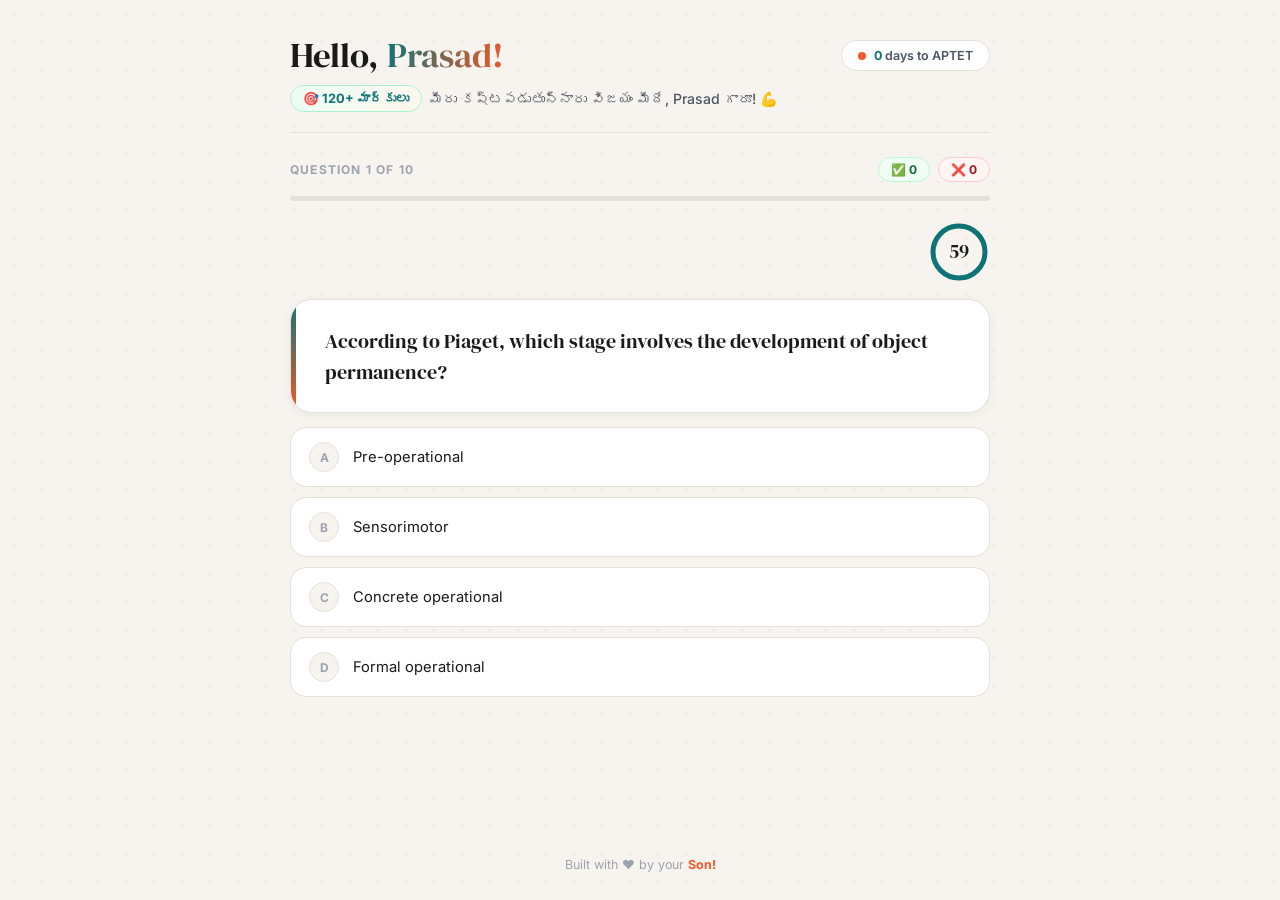
==== aptet-quiz.html @ df11654f "Day 1 version 1 completed" ====
<html lang="en">

<head>
    <meta charset="UTF-8" />
    <meta name="viewport" content="width=device-width, initial-scale=1.0" />
    <title>APTET Quiz – Prasad</title>
    <link rel="preconnect" href="https://fonts.googleapis.com">
    <link
        href="https://fonts.googleapis.com/css2?family=DM+Serif+Display&family=Inter:wght@400;500;600;700&display=swap"
        rel="stylesheet">
    <style>
        /* ─── TOKENS ─────────────────────────────────── */
        :root {
            --page-bg: #f7f4ef;
            --white: #ffffff;
            --teal: #0d7377;
            --coral: #f05a28;
            --amber: #f5a623;
            --green-ok: #16a34a;
            --red-err: #dc2626;
            --ink: #1a1a1a;
            --ink-mid: #4b5563;
            --ink-light: #9ca3af;
            --border: #e5e0d8;
            --radius-sm: 10px;
            --radius-md: 16px;
            --radius-lg: 22px;
            --bottom-bar-h: 0px;
            /* updated by JS when bar appears */
        }

        *,
        *::before,
        *::after {
            box-sizing: border-box;
            margin: 0;
            padding: 0;
        }

        html {
            scroll-behavior: smooth;
        }

        body {
            background: var(--page-bg);
            font-family: 'Inter', sans-serif;
            color: var(--ink);
            min-height: 100vh;
            display: flex;
            flex-direction: column;
            align-items: center;
            padding: 0 16px 0;
        }

        /* dot-grid texture */
        body::before {
            content: '';
            position: fixed;
            inset: 0;
            background-image: radial-gradient(circle, #ccc6ba 1px, transparent 1px);
            background-size: 28px 28px;
            opacity: 0.28;
            pointer-events: none;
            z-index: 0;
        }

        /* ─── HEADER ─────────────────────────────────── */
        header {
            width: 100%;
            max-width: 700px;
            margin-top: 36px;
            position: relative;
            z-index: 1;
            padding-bottom: 20px;
            border-bottom: 1.5px solid var(--border);
            animation: fadeUp .5s ease both;
        }

        .header-top {
            display: flex;
            align-items: flex-start;
            justify-content: space-between;
            width: 100%;
            flex-wrap: wrap;
            gap: 10px;
            margin-bottom: 10px;
        }

        .greeting {
            font-family: 'DM Serif Display', serif;
            font-size: clamp(1.6rem, 5vw, 2.2rem);
            font-weight: 400;
            line-height: 1.1;
            color: var(--ink);
        }

        .greeting em {
            font-style: normal;
            background: linear-gradient(100deg, var(--teal), var(--coral));
            -webkit-background-clip: text;
            -webkit-text-fill-color: transparent;
        }

        .exam-pill {
            display: inline-flex;
            align-items: center;
            gap: 8px;
            background: var(--white);
            border: 1.5px solid var(--border);
            border-radius: 100px;
            padding: 7px 16px;
            font-size: 0.78rem;
            font-weight: 600;
            color: var(--ink-mid);
            white-space: nowrap;
            flex-shrink: 0;
            margin-top: 4px;
        }

        .exam-pill .dot {
            width: 8px;
            height: 8px;
            background: var(--coral);
            border-radius: 50%;
            animation: blink 1.6s ease infinite;
        }

        @keyframes blink {

            0%,
            100% {
                opacity: 1
            }

            50% {
                opacity: .3
            }
        }

        .exam-pill strong {
            color: var(--teal);
        }

        /* Telugu motivational line */
        .telugu-motivation {
            font-size: 0.88rem;
            font-weight: 500;
            color: var(--ink-mid);
            line-height: 1.5;
            display: flex;
            align-items: center;
            gap: 7px;
            flex-wrap: wrap;
        }

        .telugu-motivation .goal-badge {
            display: inline-flex;
            align-items: center;
            gap: 5px;
            background: linear-gradient(100deg, #ecfdf5, #fff7ed);
            border: 1.5px solid #a7f3d0;
            border-radius: 100px;
            padding: 3px 12px;
            font-size: 0.8rem;
            font-weight: 700;
            color: var(--teal);
            white-space: nowrap;
        }

        /* ─── MAIN ───────────────────────────────────── */
        main {
            width: 100%;
            max-width: 700px;
            margin-top: 24px;
            position: relative;
            z-index: 1;
            padding-bottom: 120px;
            /* breathing room above sticky bar */
        }

        /* ─── QUIZ TOP BAR ───────────────────────────── */
        .quiz-topbar {
            display: flex;
            align-items: center;
            justify-content: space-between;
            margin-bottom: 14px;
            gap: 10px;
        }

        .q-label {
            font-size: 0.75rem;
            font-weight: 700;
            text-transform: uppercase;
            letter-spacing: 1.2px;
            color: var(--ink-light);
        }

        .live-stats {
            display: flex;
            gap: 8px;
        }

        .stat-chip {
            display: flex;
            align-items: center;
            gap: 5px;
            background: var(--white);
            border: 1.5px solid var(--border);
            border-radius: 100px;
            padding: 4px 12px;
            font-size: 0.75rem;
            font-weight: 700;
            color: var(--ink-mid);
        }

        .stat-chip.wrong-chip {
            border-color: #fecaca;
            background: #fff5f5;
            color: #991b1b;
        }

        .stat-chip.score-chip {
            border-color: #bbf7d0;
            background: #f0fdf4;
            color: #166534;
        }

        /* ─── PROGRESS ───────────────────────────────── */
        .progress-track {
            background: var(--border);
            border-radius: 100px;
            height: 5px;
            margin-bottom: 20px;
            overflow: hidden;
        }

        .progress-fill {
            height: 100%;
            background: linear-gradient(90deg, var(--teal), var(--coral));
            border-radius: 100px;
            transition: width .55s cubic-bezier(.4, 0, .2, 1);
        }

        /* ─── TIMER — circular ring ──────────────────── */
        .timer-ring-wrap {
            display: flex;
            justify-content: flex-end;
            margin-bottom: 16px;
        }

        .timer-ring {
            position: relative;
            width: 62px;
            height: 62px;
            flex-shrink: 0;
        }

        .timer-ring svg {
            transform: rotate(-90deg);
            display: block;
        }

        .timer-ring .tr-bg {
            fill: none;
            stroke: var(--border);
            stroke-width: 5;
        }

        .timer-ring .tr-arc {
            fill: none;
            stroke-width: 5;
            stroke-linecap: round;
            stroke: var(--teal);
            /* circumference of r=26: 2π×26 ≈ 163.4 */
            stroke-dasharray: 163.4;
            stroke-dashoffset: 0;
            transition: stroke-dashoffset 1s linear, stroke .4s ease;
        }

        .timer-ring .tr-arc.urgent {
            stroke: var(--red-err);
        }

        .timer-center {
            position: absolute;
            inset: 0;
            display: flex;
            flex-direction: column;
            align-items: center;
            justify-content: center;
            pointer-events: none;
        }

        .timer-secs {
            font-family: 'DM Serif Display', serif;
            font-size: 1.2rem;
            line-height: 1;
            color: var(--ink);
            transition: color .3s;
        }

        .timer-secs.urgent {
            color: var(--red-err);
        }

        /* pulse when urgent */
        @keyframes timerPulse {

            0%,
            100% {
                transform: scale(1);
            }

            50% {
                transform: scale(1.08);
            }
        }

        .timer-ring.urgent-ring {
            animation: timerPulse .7s ease infinite;
        }

        /* ─── QUESTION CARD ──────────────────────────── */
        .q-card {
            background: var(--white);
            border: 1.5px solid var(--border);
            border-radius: var(--radius-lg);
            padding: 26px 26px 24px 34px;
            margin-bottom: 14px;
            position: relative;
            overflow: hidden;
            box-shadow: 0 2px 12px rgba(0, 0, 0, 0.05);
            animation: fadeUp .35s ease both;
        }

        .q-card::before {
            content: '';
            position: absolute;
            left: 0;
            top: 0;
            bottom: 0;
            width: 5px;
            background: linear-gradient(180deg, var(--teal), var(--coral));
            border-radius: 4px 0 0 4px;
        }

        .q-card h2 {
            font-family: 'DM Serif Display', serif;
            font-size: clamp(1rem, 3vw, 1.22rem);
            font-weight: 400;
            line-height: 1.6;
            color: var(--ink);
        }

        /* ─── OPTIONS ────────────────────────────────── */
        .options-list {
            display: flex;
            flex-direction: column;
            gap: 10px;
        }

        .opt {
            display: flex;
            align-items: center;
            gap: 14px;
            background: var(--white);
            border: 1.5px solid var(--border);
            border-radius: var(--radius-md);
            padding: 14px 18px;
            cursor: pointer;
            font-size: 0.92rem;
            color: var(--ink);
            text-align: left;
            font-family: 'Inter', sans-serif;
            transition: border-color .15s, background .15s, transform .15s;
        }

        .opt:focus-visible {
            outline: 2px solid var(--teal);
            outline-offset: 2px;
        }

        .opt-key {
            width: 30px;
            height: 30px;
            border-radius: 50%;
            border: 1.5px solid var(--border);
            display: flex;
            align-items: center;
            justify-content: center;
            font-size: 0.75rem;
            font-weight: 700;
            color: var(--ink-light);
            flex-shrink: 0;
            background: var(--page-bg);
            transition: background .15s, border-color .15s, color .15s;
        }

        .opt:not(:disabled):hover {
            border-color: var(--teal);
            background: #f0fafb;
            transform: translateX(3px);
        }

        .opt:not(:disabled):hover .opt-key {
            background: var(--teal);
            border-color: var(--teal);
            color: var(--white);
        }

        .opt.correct {
            border-color: var(--green-ok);
            background: #f0fdf4;
        }

        .opt.correct .opt-key {
            background: var(--green-ok);
            border-color: var(--green-ok);
            color: var(--white);
        }

        .opt.wrong {
            border-color: var(--red-err);
            background: #fff5f5;
        }

        .opt.wrong .opt-key {
            background: var(--red-err);
            border-color: var(--red-err);
            color: var(--white);
        }

        .opt:disabled {
            cursor: not-allowed;
        }

        /* ─── STICKY BOTTOM BAR ──────────────────────── */
        .bottom-bar {
            position: fixed;
            bottom: 0;
            left: 0;
            right: 0;
            z-index: 100;
            display: flex;
            justify-content: center;
            /* hidden by default — slides up when shown */
            transform: translateY(100%);
            transition: transform .38s cubic-bezier(.4, 0, .2, 1);
        }

        .bottom-bar.visible {
            transform: translateY(0);
        }

        .bottom-bar-inner {
            width: 100%;
            max-width: 700px;
            padding: 14px 16px 20px;
            background: rgba(247, 244, 239, 0.96);
            backdrop-filter: blur(14px);
            -webkit-backdrop-filter: blur(14px);
            border-top: 1.5px solid var(--border);
            display: flex;
            flex-direction: column;
            gap: 10px;
        }

        /* Explanation inside bar */
        .exp-box {
            background: #fffbeb;
            border: 1.5px solid #fde68a;
            border-radius: var(--radius-md);
            padding: 12px 16px;
            font-size: 0.85rem;
            line-height: 1.7;
            color: #78350f;
        }

        .exp-head {
            font-size: 0.68rem;
            font-weight: 700;
            text-transform: uppercase;
            letter-spacing: 1px;
            color: #92400e;
            margin-bottom: 5px;
        }

        /* Next button */
        .next-btn {
            width: 100%;
            padding: 14px 20px;
            background: linear-gradient(100deg, var(--teal) 0%, var(--coral) 100%);
            color: var(--white);
            border: none;
            border-radius: var(--radius-md);
            font-family: 'Inter', sans-serif;
            font-size: 0.95rem;
            font-weight: 700;
            cursor: pointer;
            transition: opacity .15s, transform .15s;
            box-shadow: 0 3px 14px rgba(13, 115, 119, 0.25);
        }

        .next-btn:hover {
            opacity: .88;
            transform: translateY(-1px);
        }

        .next-btn:active {
            transform: translateY(0);
            opacity: 1;
        }

        /* ─── RESULT SCREEN ──────────────────────────── */
        #result-screen {
            display: none;
            animation: fadeUp .5s ease both;
            padding-bottom: 40px;
        }

        .result-card {
            background: var(--white);
            border: 1.5px solid var(--border);
            border-radius: var(--radius-lg);
            padding: 40px 32px 32px;
            text-align: center;
            box-shadow: 0 4px 20px rgba(0, 0, 0, 0.06);
        }

        .result-icon {
            font-size: 3.5rem;
            margin-bottom: 10px;
            animation: popIn .5s cubic-bezier(.17, .67, .35, 1.5) both;
        }

        @keyframes popIn {
            from {
                transform: scale(0)
            }

            to {
                transform: scale(1)
            }
        }

        .result-title {
            font-family: 'DM Serif Display', serif;
            font-size: 2rem;
            font-weight: 400;
            color: var(--ink);
            margin-bottom: 6px;
        }

        .result-sub {
            font-size: 0.88rem;
            color: var(--ink-light);
            margin-bottom: 32px;
        }

        /* donut */
        .donut-wrap {
            display: flex;
            justify-content: center;
            margin-bottom: 28px;
        }

        .donut {
            position: relative;
            width: 130px;
            height: 130px;
        }

        .donut svg {
            transform: rotate(-90deg);
            display: block;
        }

        .donut .d-bg {
            fill: none;
            stroke: var(--border);
            stroke-width: 9;
        }

        .donut .d-arc {
            fill: none;
            stroke-width: 9;
            stroke-linecap: round;
            stroke: url(#donutGrad);
            transition: stroke-dashoffset 1.1s cubic-bezier(.4, 0, .2, 1);
        }

        .donut-inner {
            position: absolute;
            inset: 0;
            display: flex;
            flex-direction: column;
            align-items: center;
            justify-content: center;
        }

        .donut-pct {
            font-family: 'DM Serif Display', serif;
            font-size: 2rem;
            line-height: 1;
            color: var(--ink);
        }

        .donut-lbl {
            font-size: 0.68rem;
            font-weight: 600;
            color: var(--ink-light);
            margin-top: 3px;
        }

        .stats-row {
            display: grid;
            grid-template-columns: repeat(2, 1fr);
            gap: 10px;
            margin-bottom: 28px;
        }

        .s-box {
            border: 1.5px solid var(--border);
            border-radius: var(--radius-sm);
            padding: 14px 8px;
            background: var(--page-bg);
        }

        .s-val {
            font-family: 'DM Serif Display', serif;
            font-size: 1.8rem;
            line-height: 1;
        }

        .s-lbl {
            font-size: 0.7rem;
            font-weight: 600;
            color: var(--ink-light);
            margin-top: 4px;
        }

        .s-box.ok .s-val {
            color: var(--green-ok);
        }

        .s-box.err .s-val {
            color: var(--red-err);
        }

        .retry-btn {
            width: 100%;
            padding: 14px;
            background: linear-gradient(100deg, var(--teal), var(--coral));
            color: var(--white);
            border: none;
            border-radius: var(--radius-md);
            font-family: 'Inter', sans-serif;
            font-size: 0.95rem;
            font-weight: 700;
            cursor: pointer;
            transition: opacity .15s, transform .15s;
            box-shadow: 0 3px 14px rgba(13, 115, 119, 0.25);
        }

        .retry-btn:hover {
            opacity: .88;
            transform: translateY(-1px);
        }

        /* ─── FOOTER ─────────────────────────────────── */
        footer {
            position: relative;
            z-index: 1;
            margin-top: 40px;
            margin-bottom: 28px;
            font-size: 0.78rem;
            color: var(--ink-light);
            text-align: center;
        }

        footer strong {
            color: var(--coral);
        }

        /* ─── CONFETTI ───────────────────────────────── */
        .cf {
            position: fixed;
            width: 7px;
            height: 13px;
            border-radius: 2px;
            top: -20px;
            pointer-events: none;
            z-index: 9999;
            animation: cfFall linear forwards;
        }

        @keyframes cfFall {
            to {
                transform: translateY(110vh) rotate(600deg);
                opacity: 0;
            }
        }

        /* ─── UTIL ───────────────────────────────────── */
        @keyframes fadeUp {
            from {
                opacity: 0;
                transform: translateY(14px);
            }

            to {
                opacity: 1;
                transform: translateY(0);
            }
        }
    </style>
</head>

<body>

    <!-- HEADER -->
    <header>
        <div class="header-top">
            <h1 class="greeting">Hello, <em>Prasad!</em></h1>
            <div class="exam-pill">
                <span class="dot"></span>
                <span><strong id="days-left">–</strong> days to APTET</span>
            </div>
        </div>
        <p class="telugu-motivation">
            <span class="goal-badge">🎯 120+ మార్కులు</span>
            మీరు కష్టపడుతున్నారు విజయం మీదే, Prasad గారూ! 💪
        </p>
    </header>

    <main>

        <!-- ── QUIZ SCREEN ── -->
        <div id="quiz-screen">
            <div class="quiz-topbar">
                <div class="q-label" id="q-label">Question 1 of 10</div>
                <div class="live-stats">
                    <div class="stat-chip score-chip" id="score-chip">✅ 0</div>
                    <div class="stat-chip wrong-chip" id="wrong-chip">❌ 0</div>
                </div>
            </div>

            <div class="progress-track">
                <div class="progress-fill" id="progress-fill" style="width:0%"></div>
            </div>

            <!-- Circular timer -->
            <div class="timer-ring-wrap">
                <div class="timer-ring" id="timer-ring">
                    <svg viewBox="0 0 62 62" width="62" height="62">
                        <circle class="tr-bg" cx="31" cy="31" r="26" />
                        <circle class="tr-arc" id="tr-arc" cx="31" cy="31" r="26" />
                    </svg>
                    <div class="timer-center">
                        <span class="timer-secs" id="timer-secs">60</span>
                    </div>
                </div>
            </div>

            <div class="q-card">
                <h2 id="q-text">Loading…</h2>
            </div>

            <div class="options-list" id="options-list"></div>
        </div>

        <!-- ── RESULT SCREEN ── -->
        <div id="result-screen">
            <div class="result-card">
                <div class="result-icon" id="res-icon">🎉</div>
                <div class="result-title" id="res-title">Well Done!</div>
                <div class="result-sub" id="res-sub">Here's your score</div>
                <div class="donut-wrap">
                    <div class="donut">
                        <svg viewBox="0 0 120 120" width="130" height="130">
                            <defs>
                                <linearGradient id="donutGrad" x1="0%" y1="0%" x2="100%" y2="0%">
                                    <stop offset="0%" stop-color="#0d7377" />
                                    <stop offset="100%" stop-color="#f05a28" />
                                </linearGradient>
                            </defs>
                            <circle class="d-bg" cx="60" cy="60" r="50" />
                            <circle class="d-arc" id="d-arc" cx="60" cy="60" r="50" stroke-dasharray="314"
                                stroke-dashoffset="314" />
                        </svg>
                        <div class="donut-inner">
                            <div class="donut-pct" id="d-pct">0%</div>
                            <div class="donut-lbl">Score</div>
                        </div>
                    </div>
                </div>
                <div class="stats-row">
                    <div class="s-box ok">
                        <div class="s-val" id="s-correct">0</div>
                        <div class="s-lbl">Correct</div>
                    </div>
                    <div class="s-box err">
                        <div class="s-val" id="s-wrong">0</div>
                        <div class="s-lbl">Wrong</div>
                    </div>
                </div>
                <button class="retry-btn" onclick="startQuiz()">Try Again</button>
            </div>
        </div>

    </main>

    <footer>Built with ❤️ by your <strong>Son!</strong></footer>

    <!-- STICKY BOTTOM BAR (explanation + next btn) -->
    <div class="bottom-bar" id="bottom-bar">
        <div class="bottom-bar-inner">
            <div class="exp-box">
                <div class="exp-head">💡 Explanation</div>
                <div id="exp-text"></div>
            </div>
            <button class="next-btn" id="next-btn" onclick="nextQ()">Next Question →</button>
        </div>
    </div>

    <script>
        /* ══════════════════════════════════════════════════
           ✏️  QUIZ DATA — Replace this array each time
           Structure:
           [
             {
               question: "...",
               options: ["A","B","C","D"],
               correct: 0,        ← 0-based index
               explanation: "..."
             }
           ]
        ══════════════════════════════════════════════════ */
        const QUESTIONS = [
            {
                question: "According to Piaget, which stage involves the development of object permanence?",
                options: ["Pre-operational", "Sensorimotor", "Concrete operational", "Formal operational"],
                correct: 1,
                explanation: "During the Sensorimotor stage (birth–2 years), infants develop object permanence — understanding that objects exist even when out of sight. This is a key cognitive milestone in Piaget's theory of cognitive development."
            },
            {
                question: "Vygotsky's Zone of Proximal Development (ZPD) refers to:",
                options: [
                    "Skills a child can perform independently",
                    "The gap between actual and potential development with guidance",
                    "Maximum IQ a child can reach",
                    "Physical growth rate during adolescence"
                ],
                correct: 1,
                explanation: "ZPD is the distance between what a child can achieve alone and what they can achieve with skilled guidance. Vygotsky emphasized that learning occurs within this zone through social interaction and scaffolding."
            },
            {
                question: "Howard Gardner's theory of Multiple Intelligences includes how many core intelligences?",
                options: ["5", "7", "8", "10"],
                correct: 2,
                explanation: "Gardner proposed 8 core intelligences: linguistic, logical-mathematical, spatial, musical, bodily-kinesthetic, interpersonal, intrapersonal, and naturalist. This theory challenges the traditional single-IQ view of intelligence."
            },
            {
                question: "Which reinforcement schedule produces the highest and most consistent rate of response?",
                options: ["Fixed Ratio", "Variable Ratio", "Fixed Interval", "Variable Interval"],
                correct: 1,
                explanation: "Variable Ratio schedules (e.g., slot machines) produce the highest and most consistent response rates because rewards are unpredictable. The learner keeps responding, not knowing when the next reward will come."
            },
            {
                question: "In Bloom's Taxonomy (revised), which is the highest level of cognitive skill?",
                options: ["Application", "Analysis", "Evaluation", "Creating"],
                correct: 3,
                explanation: "In the revised Bloom's Taxonomy, 'Creating' is the highest level — it involves generating new ideas, products, or ways of viewing things. It goes beyond evaluation to produce original, meaningful work."
            },
            {
                question: "What is the HCF of 36 and 48?",
                options: ["6", "12", "18", "24"],
                correct: 1,
                explanation: "HCF of 36 and 48: prime factorization gives 36 = 2²×3², 48 = 2⁴×3. Common factors: 2²×3 = 12. HCF is 12."
            },
            {
                question: "Which layer of the atmosphere contains the ozone layer?",
                options: ["Troposphere", "Stratosphere", "Mesosphere", "Thermosphere"],
                correct: 1,
                explanation: "The ozone layer lies in the stratosphere, about 15–35 km above Earth. It absorbs harmful UV-B and UV-C radiation, protecting all living organisms from radiation damage."
            },
            {
                question: "Which literary device is used in 'The classroom was a zoo'?",
                options: ["Simile", "Metaphor", "Hyperbole", "Alliteration"],
                correct: 1,
                explanation: "A metaphor directly equates two unlike things without 'like' or 'as.' Here the classroom is called a zoo, implying chaos. Similes need comparative words; metaphors make direct assertions."
            },
            {
                question: "The Chipko Movement was related to conservation of:",
                options: ["Water", "Soil", "Forest", "Wildlife"],
                correct: 2,
                explanation: "The Chipko Movement (1973, Uttarakhand) saw villagers hug trees to prevent commercial logging. Led largely by women, it became a landmark in India's environmental and grassroots social movements."
            },
            {
                question: "If 15% of a number is 90, what is the number?",
                options: ["500", "600", "450", "750"],
                correct: 1,
                explanation: "Let the number be x. (15/100) × x = 90 → x = 90 × 100 ÷ 15 = 600."
            }
        ];

        /* ─── CONSTANTS ──────────────────────────────── */
        const EXAM_DATE = new Date('2026-08-05T00:00:00');
        const SECS_PER_Q = 60;
        const CIRCUMFERENCE = 2 * Math.PI * 26; // ≈ 163.4

        /* ─── STATE ──────────────────────────────────── */
        let qIdx = 0;
        let score = 0;
        let wrongCount = 0;
        let answered = false;
        let timerInt = null;
        let timeLeft = SECS_PER_Q;

        /* ─── Countdown ──────────────────────────────── */
        (function () {
            const diff = Math.ceil((EXAM_DATE - new Date()) / 86400000);
            document.getElementById('days-left').textContent = diff > 0 ? diff : 0;
        })();

        /* ─── Start / Restart ────────────────────────── */
        function startQuiz() {
            qIdx = 0; score = 0; wrongCount = 0; answered = false;
            hideBottomBar();
            document.getElementById('result-screen').style.display = 'none';
            document.getElementById('quiz-screen').style.display = 'block';
            loadQ();
        }

        /* ─── Load question ──────────────────────────── */
        function loadQ() {
            const q = QUESTIONS[qIdx];
            const total = QUESTIONS.length;
            answered = false;

            hideBottomBar();

            document.getElementById('q-label').textContent = `Question ${qIdx + 1} of ${total}`;
            document.getElementById('progress-fill').style.width = `${(qIdx / total) * 100}%`;
            updateStats();

            document.getElementById('q-text').textContent = q.question;

            const list = document.getElementById('options-list');
            const keys = ['A', 'B', 'C', 'D'];
            list.innerHTML = '';
            q.options.forEach((opt, i) => {
                const btn = document.createElement('button');
                btn.className = 'opt';
                btn.innerHTML = `<span class="opt-key">${keys[i]}</span><span>${opt}</span>`;
                btn.onclick = () => pick(i);
                list.appendChild(btn);
            });

            startTimer();
        }

        /* ─── Timer ──────────────────────────────────── */
        function startTimer() {
            clearInterval(timerInt);
            timeLeft = SECS_PER_Q;
            refreshTimerUI();
            timerInt = setInterval(() => {
                timeLeft--;
                refreshTimerUI();
                if (timeLeft <= 0) { clearInterval(timerInt); if (!answered) timeUp(); }
            }, 1000);
        }

        function refreshTimerUI() {
            const arc = document.getElementById('tr-arc');
            const secsEl = document.getElementById('timer-secs');
            const ring = document.getElementById('timer-ring');

            // shrink the arc as time drains
            const pct = timeLeft / SECS_PER_Q;
            const offset = CIRCUMFERENCE * (1 - pct);
            arc.style.strokeDashoffset = offset;

            secsEl.textContent = timeLeft;

            const urgent = timeLeft <= 15;
            arc.classList.toggle('urgent', urgent);
            secsEl.classList.toggle('urgent', urgent);
            ring.classList.toggle('urgent-ring', urgent);
        }

        function timeUp() {
            answered = true;
            wrongCount++;
            reveal(QUESTIONS[qIdx].correct, -1);
        }

        /* ─── Pick ───────────────────────────────────── */
        function pick(idx) {
            if (answered) return;
            clearInterval(timerInt);
            answered = true;
            const correct = (idx === QUESTIONS[qIdx].correct);
            if (correct) score++;
            else wrongCount++;
            reveal(QUESTIONS[qIdx].correct, idx);
        }

        function reveal(correctIdx, chosenIdx) {
            document.querySelectorAll('.opt').forEach((btn, i) => {
                btn.disabled = true;
                if (i === correctIdx) btn.classList.add('correct');
                else if (i === chosenIdx) btn.classList.add('wrong');
            });
            updateStats();
            showBottomBar(QUESTIONS[qIdx].explanation);
        }

        function updateStats() {
            document.getElementById('score-chip').textContent = `✅ ${score}`;
            document.getElementById('wrong-chip').textContent = `❌ ${wrongCount}`;
        }

        /* ─── Bottom bar ─────────────────────────────── */
        function showBottomBar(explanation) {
            document.getElementById('exp-text').textContent = explanation;
            const isLast = (qIdx + 1 >= QUESTIONS.length);
            document.getElementById('next-btn').textContent = isLast ? 'See Results →' : 'Next Question →';
            document.getElementById('bottom-bar').classList.add('visible');
        }

        function hideBottomBar() {
            document.getElementById('bottom-bar').classList.remove('visible');
        }

        /* ─── Next ───────────────────────────────────── */
        function nextQ() {
            qIdx++;
            if (qIdx >= QUESTIONS.length) showResult();
            else loadQ();
        }

        /* ─── Result ─────────────────────────────────── */
        function showResult() {
            clearInterval(timerInt);
            hideBottomBar();
            document.getElementById('quiz-screen').style.display = 'none';
            document.getElementById('result-screen').style.display = 'block';

            const total = QUESTIONS.length;
            const pct = Math.round((score / total) * 100);

            let icon = '😐', title = 'Keep going, Prasad!';
            if (pct === 100) { icon = '🏆'; title = 'Perfect Score!'; }
            else if (pct >= 80) { icon = '🎉'; title = 'Excellent!'; }
            else if (pct >= 60) { icon = '👍'; title = 'Good Job!'; }
            else if (pct >= 40) { icon = '💪'; title = 'You can do it!'; }

            document.getElementById('res-icon').textContent = icon;
            document.getElementById('res-title').textContent = title;
            document.getElementById('res-sub').textContent = `${score} out of ${total} correct`;
            document.getElementById('s-correct').textContent = score;
            document.getElementById('s-wrong').textContent = wrongCount;
            document.getElementById('d-pct').textContent = pct + '%';

            setTimeout(() => {
                document.getElementById('d-arc').style.strokeDashoffset = 314 - (pct / 100) * 314;
            }, 80);

            if (pct >= 80) confetti();
        }

        /* ─── Confetti ───────────────────────────────── */
        function confetti() {
            const colors = ['#0d7377', '#f05a28', '#f5a623', '#16a34a', '#dc2626', '#0ea5e9'];
            for (let i = 0; i < 70; i++) {
                setTimeout(() => {
                    const el = document.createElement('div');
                    el.className = 'cf';
                    el.style.cssText = `left:${Math.random() * 100}vw;
        background:${colors[i % colors.length]};
        animation-duration:${1.4 + Math.random() * 1.8}s;
        animation-delay:${Math.random() * 0.4}s;
        transform:rotate(${Math.random() * 360}deg);`;
                    document.body.appendChild(el);
                    el.addEventListener('animationend', () => el.remove());
                }, i * 28);
            }
        }

        /* ─── Boot ───────────────────────────────────── */
        startQuiz();
    </script>
</body>

</html>
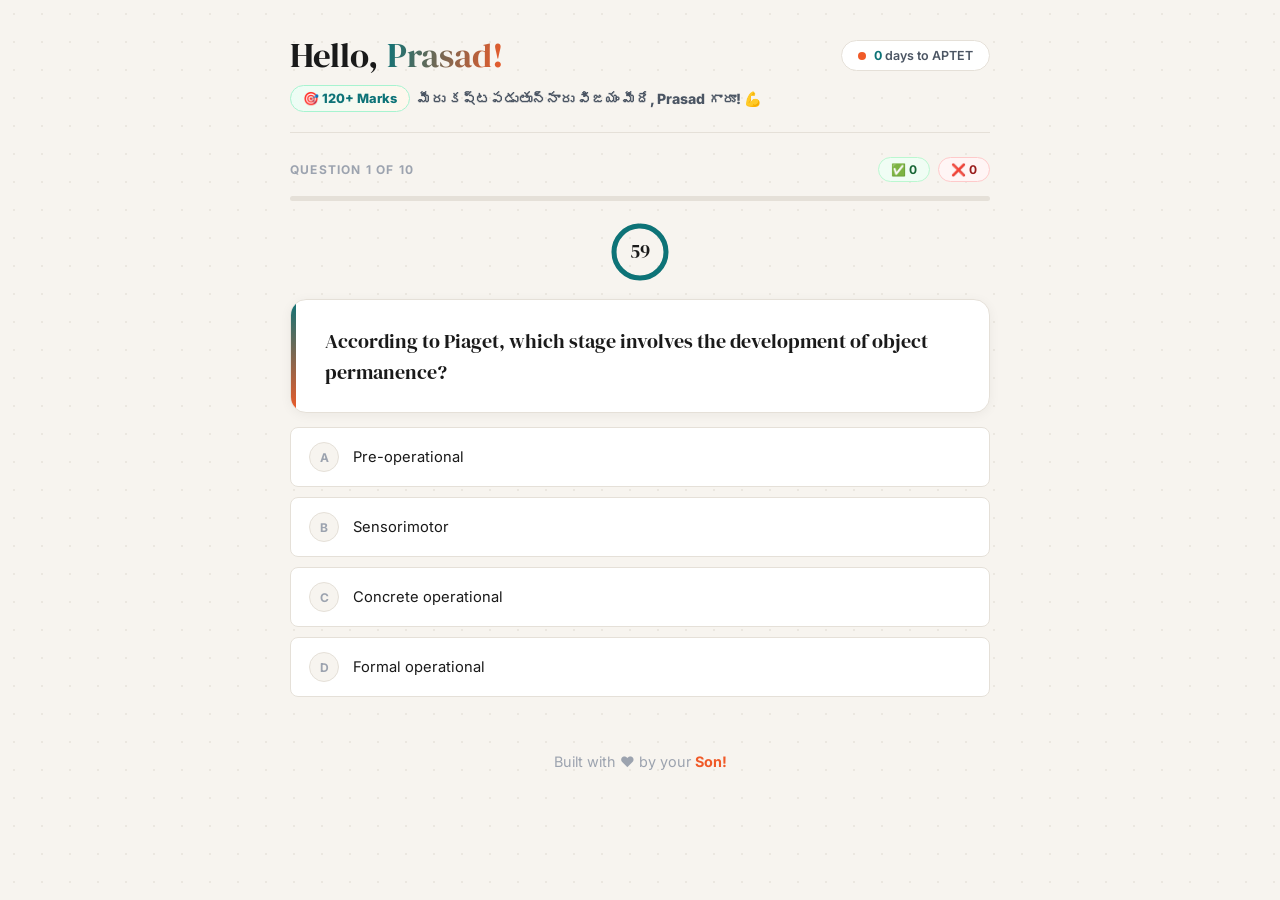
==== commit b3e87daf: "goal added & next button & explanation fixed to bottom" ====
--- a/aptet-quiz.html
+++ b/aptet-quiz.html
@@ -22,9 +22,9 @@
             --ink-mid: #4b5563;
             --ink-light: #9ca3af;
             --border: #e5e0d8;
-            --radius-sm: 10px;
-            --radius-md: 16px;
-            --radius-lg: 22px;
+            --radius-sm: 4px;
+            --radius-md: 8px;
+            --radius-lg: 16px;
             --bottom-bar-h: 0px;
             /* updated by JS when bar appears */
         }
@@ -39,6 +39,8 @@
 
         html {
             scroll-behavior: smooth;
+            scrollbar-width: thin;
+            scrollbar-color: var(--coral) var(--border);
         }
 
         body {
@@ -144,7 +146,7 @@
         /* Telugu motivational line */
         .telugu-motivation {
             font-size: 0.88rem;
-            font-weight: 500;
+            font-weight: 800;
             color: var(--ink-mid);
             line-height: 1.5;
             display: flex;
@@ -162,7 +164,7 @@
             border-radius: 100px;
             padding: 3px 12px;
             font-size: 0.8rem;
-            font-weight: 700;
+            font-weight: 800;
             color: var(--teal);
             white-space: nowrap;
         }
@@ -174,8 +176,8 @@
             margin-top: 24px;
             position: relative;
             z-index: 1;
-            padding-bottom: 120px;
-            /* breathing room above sticky bar */
+            padding-bottom: calc(var(--bottom-bar-h) + 16px);
+            transition: padding-bottom .38s cubic-bezier(.4, 0, .2, 1);
         }
 
         /* ─── QUIZ TOP BAR ───────────────────────────── */
@@ -244,7 +246,7 @@
         /* ─── TIMER — circular ring ──────────────────── */
         .timer-ring-wrap {
             display: flex;
-            justify-content: flex-end;
+            justify-content: center;
             margin-bottom: 16px;
         }
 
@@ -503,11 +505,9 @@
 
         .next-btn:hover {
             opacity: .88;
-            transform: translateY(-1px);
         }
 
         .next-btn:active {
-            transform: translateY(0);
             opacity: 1;
         }
 
@@ -673,7 +673,7 @@
             z-index: 1;
             margin-top: 40px;
             margin-bottom: 28px;
-            font-size: 0.78rem;
+            font-size: 0.9rem;
             color: var(--ink-light);
             text-align: center;
         }
@@ -728,7 +728,7 @@
             </div>
         </div>
         <p class="telugu-motivation">
-            <span class="goal-badge">🎯 120+ మార్కులు</span>
+            <span class="goal-badge">🎯 120+ Marks</span>
             మీరు కష్టపడుతున్నారు విజయం మీదే, Prasad గారూ! 💪
         </p>
     </header>
@@ -1024,14 +1024,22 @@
 
         /* ─── Bottom bar ─────────────────────────────── */
         function showBottomBar(explanation) {
+            const bar = document.getElementById('bottom-bar');
             document.getElementById('exp-text').textContent = explanation;
             const isLast = (qIdx + 1 >= QUESTIONS.length);
             document.getElementById('next-btn').textContent = isLast ? 'See Results →' : 'Next Question →';
-            document.getElementById('bottom-bar').classList.add('visible');
+
+            bar.classList.add('visible');
+
+            // Set height variable so padding-bottom on <main> updates
+            // Use offsetHeight of the bar (which contains the inner content)
+            const height = Number(bar.offsetHeight) - 80;
+            document.documentElement.style.setProperty('--bottom-bar-h', height + 'px');
         }
 
         function hideBottomBar() {
             document.getElementById('bottom-bar').classList.remove('visible');
+            document.documentElement.style.setProperty('--bottom-bar-h', '0px');
         }
 
         /* ─── Next ───────────────────────────────────── */
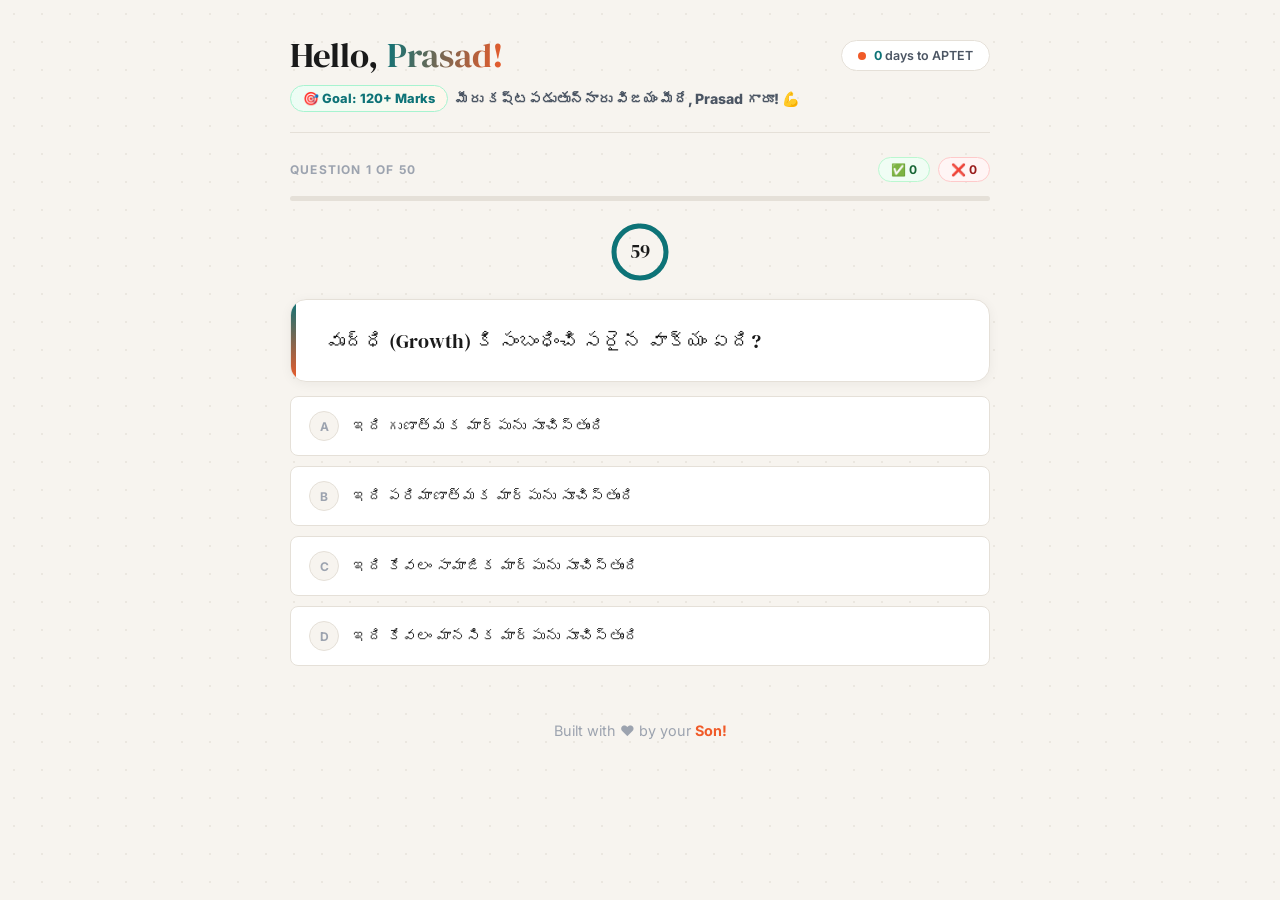
==== commit 68ef4d9b: "day 2 quiz updated" ====
--- a/aptet-quiz.html
+++ b/aptet-quiz.html
@@ -728,7 +728,7 @@
             </div>
         </div>
         <p class="telugu-motivation">
-            <span class="goal-badge">🎯 120+ Marks</span>
+            <span class="goal-badge">🎯 Goal: 120+ Marks</span>
             మీరు కష్టపడుతున్నారు విజయం మీదే, Prasad గారూ! 💪
         </p>
     </header>
@@ -836,71 +836,557 @@
              }
            ]
         ══════════════════════════════════════════════════ */
+
         const QUESTIONS = [
             {
-                question: "According to Piaget, which stage involves the development of object permanence?",
-                options: ["Pre-operational", "Sensorimotor", "Concrete operational", "Formal operational"],
+                question: "వృద్ధి (Growth) కి సంబంధించి సరైన వాక్యం ఏది?",
+                options: [
+                    "ఇది గుణాత్మక మార్పును సూచిస్తుంది",
+                    "ఇది పరిమాణాత్మక మార్పును సూచిస్తుంది",
+                    "ఇది కేవలం సామాజిక మార్పును సూచిస్తుంది",
+                    "ఇది కేవలం మానసిక మార్పును సూచిస్తుంది"
+                ],
                 correct: 1,
-                explanation: "During the Sensorimotor stage (birth–2 years), infants develop object permanence — understanding that objects exist even when out of sight. This is a key cognitive milestone in Piaget's theory of cognitive development."
-            },
-            {
-                question: "Vygotsky's Zone of Proximal Development (ZPD) refers to:",
-                options: [
-                    "Skills a child can perform independently",
-                    "The gap between actual and potential development with guidance",
-                    "Maximum IQ a child can reach",
-                    "Physical growth rate during adolescence"
+                explanation: "వృద్ధి అనేది పరిమాణాత్మక మార్పులను సూచిస్తుంది. ఉదాహరణకు ఎత్తు, బరువు, శరీర పరిమాణం పెరగడం. ఇది అభివృద్ధిలో ఒక భాగం మాత్రమే."
+            },
+            {
+                question: "అభివృద్ధి (Development) యొక్క ముఖ్య లక్షణం",
+                options: [
+                    "శరీర బరువు పెరగడం",
+                    "ఎత్తు పెరగడం",
+                    "సమగ్ర మార్పు",
+                    "వయస్సు పెరగడం"
+                ],
+                correct: 2,
+                explanation: "అభివృద్ధి అనేది శారీరక, మానసిక, సామాజిక, భావోద్వేగ రంగాలలో జరిగే సమగ్ర మార్పుల ప్రక్రియ. ఇది కేవలం పరిమాణాత్మక మార్పులకు మాత్రమే పరిమితం కాదు."
+            },
+            {
+                question: "ఇద్దరు విద్యార్థులు ఒకే తరగతిలో చదువుతున్నప్పటికీ వారి నేర్చుకునే వేగం భిన్నంగా ఉండటాన్ని ఏమంటారు?",
+                options: [
+                    "పరిపక్వత",
+                    "వ్యక్తిగత భేదాలు",
+                    "ప్రేరణ",
+                    "వారసత్వం"
                 ],
                 correct: 1,
-                explanation: "ZPD is the distance between what a child can achieve alone and what they can achieve with skilled guidance. Vygotsky emphasized that learning occurs within this zone through social interaction and scaffolding."
-            },
-            {
-                question: "Howard Gardner's theory of Multiple Intelligences includes how many core intelligences?",
-                options: ["5", "7", "8", "10"],
+                explanation: "ప్రతి వ్యక్తి సామర్థ్యాలు, అభిరుచులు, నేర్చుకునే వేగం, ఆసక్తులు వేర్వేరుగా ఉండడాన్ని వ్యక్తిగత భేదాలు అంటారు."
+            },
+            {
+                question: "వ్యక్తిగత భేదాలకు ప్రధాన కారణం",
+                options: [
+                    "వారసత్వం మరియు పర్యావరణం",
+                    "వయస్సు మాత్రమే",
+                    "పాఠ్యపుస్తకాలు",
+                    "ఉపాధ్యాయుడు మాత్రమే"
+                ],
+                correct: 0,
+                explanation: "వ్యక్తిగత భేదాలు ప్రధానంగా వారసత్వం మరియు పర్యావరణం పరస్పర ప్రభావం వల్ల ఏర్పడతాయి."
+            },
+            {
+                question: "అభ్యసన ప్రక్రియలో ప్రేరణ (Motivation) యొక్క ప్రధాన పాత్ర",
+                options: [
+                    "పరీక్షలు నిర్వహించడం",
+                    "నేర్చుకోవాలనే ఆసక్తి కలిగించడం",
+                    "మార్కులు కేటాయించడం",
+                    "హాజరు నమోదు చేయడం"
+                ],
+                correct: 1,
+                explanation: "ప్రేరణ విద్యార్థిలో నేర్చుకోవాలనే ఆసక్తి, ఉత్సాహం మరియు లక్ష్యసాధనకు దోహదపడుతుంది."
+            },
+            {
+                question: "\"Learning is a relatively permanent change in behaviour\" ఈ నిర్వచనం నేర్చుకోవడం యొక్క ఏ లక్షణాన్ని సూచిస్తుంది?",
+                options: [
+                    "తాత్కాలిక మార్పు",
+                    "శాశ్వత మార్పు",
+                    "జన్యుపరమైన మార్పు",
+                    "శారీరక మార్పు"
+                ],
+                correct: 1,
+                explanation: "అభ్యసనం అనేది అనుభవం ద్వారా ప్రవర్తనలో వచ్చే సాపేక్షంగా శాశ్వతమైన మార్పు అని విద్యా మనోవిజ్ఞాన శాస్త్రవేత్తలు పేర్కొన్నారు."
+            },
+            {
+                question: "కింది వాటిలో అభ్యసనానికి ఉదాహరణ ఏది?",
+                options: [
+                    "ఎత్తు పెరగడం",
+                    "దంతాలు రావడం",
+                    "సైకిల్ తొక్కడం నేర్చుకోవడం",
+                    "వయస్సు పెరగడం"
+                ],
                 correct: 2,
-                explanation: "Gardner proposed 8 core intelligences: linguistic, logical-mathematical, spatial, musical, bodily-kinesthetic, interpersonal, intrapersonal, and naturalist. This theory challenges the traditional single-IQ view of intelligence."
-            },
-            {
-                question: "Which reinforcement schedule produces the highest and most consistent rate of response?",
-                options: ["Fixed Ratio", "Variable Ratio", "Fixed Interval", "Variable Interval"],
+                explanation: "సైకిల్ తొక్కడం అనేది అనుభవం మరియు సాధన ద్వారా నేర్చుకునే నైపుణ్యం. మిగిలినవి వృద్ధి లేదా పరిపక్వతకు చెందినవి."
+            },
+            {
+                question: "వ్యక్తిగత భేదాలను గుర్తించి బోధన చేయడం వల్ల",
+                options: [
+                    "క్రమశిక్షణ తగ్గుతుంది",
+                    "అభ్యసనం మెరుగుపడుతుంది",
+                    "సమయం వృథా అవుతుంది",
+                    "పరీక్షలు తగ్గుతాయి"
+                ],
                 correct: 1,
-                explanation: "Variable Ratio schedules (e.g., slot machines) produce the highest and most consistent response rates because rewards are unpredictable. The learner keeps responding, not knowing when the next reward will come."
-            },
-            {
-                question: "In Bloom's Taxonomy (revised), which is the highest level of cognitive skill?",
-                options: ["Application", "Analysis", "Evaluation", "Creating"],
+                explanation: "విద్యార్థుల వ్యక్తిగత అవసరాలను గుర్తించి బోధిస్తే వారి అభ్యసన ఫలితాలు మెరుగుపడతాయి."
+            },
+            {
+                question: "కింది వారిలో మానవ అభివృద్ధిని దశలుగా వివరించిన మనోవిజ్ఞాని",
+                options: [
+                    "పియాజే",
+                    "థార్న్‌డైక్",
+                    "గిల్ఫోర్డ్",
+                    "టర్మన్"
+                ],
+                correct: 0,
+                explanation: "పియాజే జ్ఞానాభివృద్ధిని నాలుగు దశలుగా వివరించాడు. ఇది APTETలో తరచుగా అడిగే అంశం."
+            },
+            {
+                question: "అభ్యసనంలో అనుభవం ద్వారా ప్రవర్తనలో మార్పు కలగడాన్ని",
+                options: [
+                    "వృద్ధి",
+                    "పరిపక్వత",
+                    "అభ్యసనం",
+                    "వారసత్వం"
+                ],
+                correct: 2,
+                explanation: "అనుభవం మరియు సాధన ఫలితంగా ప్రవర్తనలో మార్పు కలగడాన్ని అభ్యసనం (Learning) అంటారు."
+            },
+            {
+                question: "విద్యార్థుల మధ్య వ్యక్తిగత భేదాలు ఉండటానికి కారణం కానిది",
+                options: [
+                    "వారసత్వం",
+                    "పర్యావరణం",
+                    "అనుభవాలు",
+                    "ఒకే పాఠ్యపుస్తకం"
+                ],
                 correct: 3,
-                explanation: "In the revised Bloom's Taxonomy, 'Creating' is the highest level — it involves generating new ideas, products, or ways of viewing things. It goes beyond evaluation to produce original, meaningful work."
-            },
-            {
-                question: "What is the HCF of 36 and 48?",
-                options: ["6", "12", "18", "24"],
+                explanation: "వారసత్వం, పర్యావరణం, అనుభవాలు వ్యక్తిగత భేదాలకు కారణాలు. ఒకే పాఠ్యపుస్తకం ఉపయోగించడం వ్యక్తిగత భేదాలకు కారణం కాదు."
+            },
+            {
+                question: "వృద్ధి మరియు అభివృద్ధి మధ్య సరైన సంబంధం",
+                options: [
+                    "రెండూ ఒకటే",
+                    "వృద్ధి అభివృద్ధిలో భాగం",
+                    "అభివృద్ధి వృద్ధిలో భాగం",
+                    "రెండూ సంబంధం లేనివి"
+                ],
                 correct: 1,
-                explanation: "HCF of 36 and 48: prime factorization gives 36 = 2²×3², 48 = 2⁴×3. Common factors: 2²×3 = 12. HCF is 12."
-            },
-            {
-                question: "Which layer of the atmosphere contains the ozone layer?",
-                options: ["Troposphere", "Stratosphere", "Mesosphere", "Thermosphere"],
+                explanation: "వృద్ధి ప్రధానంగా పరిమాణాత్మక మార్పు కాగా, అభివృద్ధి సమగ్ర మార్పు. అందువల్ల వృద్ధి అభివృద్ధిలో ఒక భాగం."
+            },
+            {
+                question: "తరగతిలో విద్యార్థుల వైవిధ్యాన్ని గుర్తించి బోధించే ఉపాధ్యాయుడు",
+                options: [
+                    "సమగ్ర బోధనను అనుసరిస్తాడు",
+                    "కఠిన శిక్షను అనుసరిస్తాడు",
+                    "పరీక్షలపై దృష్టి పెడతాడు",
+                    "హాజరుపై మాత్రమే దృష్టి పెడతాడు"
+                ],
+                correct: 0,
+                explanation: "విద్యార్థుల వైవిధ్యాన్ని గుర్తించి వారి అవసరాలకు అనుగుణంగా బోధించడం సమగ్ర బోధన (Inclusive Teaching) లక్షణం."
+            },
+            {
+                question: "అభ్యసన ప్రక్రియలో 'ప్రయత్నం మరియు పొరపాటు' సిద్ధాంతాన్ని ప్రతిపాదించినవారు",
+                options: [
+                    "స్కిన్నర్",
+                    "థార్న్‌డైక్",
+                    "పియాజే",
+                    "కోహ్ల్‌బర్గ్"
+                ],
                 correct: 1,
-                explanation: "The ozone layer lies in the stratosphere, about 15–35 km above Earth. It absorbs harmful UV-B and UV-C radiation, protecting all living organisms from radiation damage."
-            },
-            {
-                question: "Which literary device is used in 'The classroom was a zoo'?",
-                options: ["Simile", "Metaphor", "Hyperbole", "Alliteration"],
+                explanation: "Trial and Error Theory ను ఎడ్వర్డ్ థార్న్‌డైక్ ప్రతిపాదించాడు. APTETలో ఇది తరచుగా అడిగే ప్రశ్న."
+            },
+            {
+                question: "కింది వాటిలో అభివృద్ధి లక్షణం కానిది",
+                options: [
+                    "నిరంతర ప్రక్రియ",
+                    "క్రమబద్ధమైనది",
+                    "జీవితాంతం కొనసాగుతుంది",
+                    "అకస్మాత్తుగా పూర్తవుతుంది"
+                ],
+                correct: 3,
+                explanation: "అభివృద్ధి నిరంతర, క్రమబద్ధమైన ప్రక్రియ. ఇది ఒక్కసారిగా పూర్తయ్యేది కాదు."
+            },
+            {
+                question: "ఆటిజం స్పెక్ట్రమ్ డిజార్డర్ (ASD) ప్రధానంగా ప్రభావితం చేసే రంగాలు",
+                options: [
+                    "సామాజిక పరస్పర చర్య మరియు సంభాషణ",
+                    "ఎత్తు మరియు బరువు",
+                    "చూపు మరియు వినికిడి",
+                    "రక్తప్రసరణ"
+                ],
+                correct: 0,
+                explanation: "ASD ప్రధానంగా సామాజిక పరస్పర చర్యలు, కమ్యూనికేషన్ మరియు ప్రవర్తనను ప్రభావితం చేస్తుంది."
+            },
+            {
+                question: "ఆటిజం గల పిల్లలలో తరచుగా కనిపించే లక్షణం",
+                options: [
+                    "ఎకోలాలియా",
+                    "బ్రెయిల్ వినియోగం",
+                    "హైపర్‌టెన్షన్",
+                    "మయోపియా"
+                ],
+                correct: 0,
+                explanation: "ఎకోలాలియా అనగా ఇతరులు చెప్పిన మాటలను మళ్లీ మళ్లీ పలకడం. ఇది ASDలో సాధారణ లక్షణం."
+            },
+            {
+                question: "ఇతరులు చెప్పిన మాటలను మళ్లీ మళ్లీ పలకడాన్ని",
+                options: [
+                    "డిస్లెక్సియా",
+                    "ఎకోలాలియా",
+                    "అఫాసియా",
+                    "డైసార్థ్రియా"
+                ],
                 correct: 1,
-                explanation: "A metaphor directly equates two unlike things without 'like' or 'as.' Here the classroom is called a zoo, implying chaos. Similes need comparative words; metaphors make direct assertions."
-            },
-            {
-                question: "The Chipko Movement was related to conservation of:",
-                options: ["Water", "Soil", "Forest", "Wildlife"],
+                explanation: "ఎకోలాలియా అనేది ASD పిల్లలలో కనిపించే ముఖ్య లక్షణం. వారు వినిపించిన మాటలను పునరావృతం చేస్తారు."
+            },
+            {
+                question: "ఆటిజం సాధారణంగా గుర్తించబడే వయస్సు",
+                options: [
+                    "బాల్య దశలో",
+                    "యుక్తవయస్సులో",
+                    "వృద్ధాప్యంలో",
+                    "వివాహానంతరం"
+                ],
+                correct: 0,
+                explanation: "ఆటిజం లక్షణాలు సాధారణంగా చిన్ననాటి బాల్య దశలోనే గుర్తించబడతాయి."
+            },
+            {
+                question: "కింది వాటిలో ఆటిజం లక్షణం కాదు",
+                options: [
+                    "పునరావృత ప్రవర్తనలు",
+                    "సామాజిక పరస్పర చర్యలో ఇబ్బందులు",
+                    "సంభాషణలో ఇబ్బందులు",
+                    "దృష్టి లోపం వల్ల అంధత్వం"
+                ],
+                correct: 3,
+                explanation: "అంధత్వం ఆటిజం లక్షణం కాదు. మిగిలిన మూడు ASD యొక్క ప్రధాన లక్షణాలు."
+            },
+            {
+                question: "ASD లో 'స్పెక్ట్రమ్' అనే పదం సూచించేది",
+                options: [
+                    "ఒకే రకమైన తీవ్రత",
+                    "లక్షణాల వైవిధ్యం",
+                    "వినికిడి లోపం",
+                    "మేధో లోపం మాత్రమే"
+                ],
+                correct: 1,
+                explanation: "స్పెక్ట్రమ్ అనే పదం ఆటిజంలో లక్షణాలు మరియు తీవ్రత వ్యక్తులవారీగా మారుతాయని సూచిస్తుంది."
+            },
+            {
+                question: "ఆటిజం గల విద్యార్థికి ఉపాధ్యాయుడు అనుసరించవలసిన ఉత్తమ పద్ధతి",
+                options: [
+                    "స్పష్టమైన దినచర్య",
+                    "తరచూ మార్పులు",
+                    "శిక్ష",
+                    "నిర్లక్ష్యం"
+                ],
+                correct: 0,
+                explanation: "ASD గల విద్యార్థులు స్థిరమైన దినచర్య మరియు ముందస్తు అంచనాలు ఉన్నప్పుడు మెరుగ్గా నేర్చుకుంటారు."
+            },
+            {
+                question: "కింది వాటిలో ఆటిజం రుగ్మత కాదు",
+                options: [
+                    "Asperger Syndrome",
+                    "Childhood Autism",
+                    "Rett Syndrome",
+                    "Cataract"
+                ],
+                correct: 3,
+                explanation: "Cataract అనేది కంటి సమస్య. మిగిలినవి ఆటిజం స్పెక్ట్రమ్‌తో సంబంధం ఉన్న రుగ్మతలు."
+            },
+            {
+                question: "ఆటిజం గుర్తింపులో ముఖ్యంగా పరిశీలించేది",
+                options: [
+                    "సామాజిక ప్రవర్తన",
+                    "రక్తపోటు",
+                    "ఎత్తు",
+                    "బరువు"
+                ],
+                correct: 0,
+                explanation: "ASD గుర్తింపులో సామాజిక పరస్పర చర్యలు, కమ్యూనికేషన్ మరియు ప్రవర్తన ముఖ్యంగా పరిశీలించబడతాయి."
+            },
+            {
+                question: "ఆటిజం ఉన్న పిల్లవాడు కంటి కలయికను (Eye Contact) నివారించడం",
+                options: [
+                    "సాధారణ లక్షణం",
+                    "శారీరక వైకల్యం",
+                    "దృష్టి లోపం",
+                    "వినికిడి లోపం"
+                ],
+                correct: 0,
+                explanation: "Eye Contact నివారించడం ASDలో తరచుగా కనిపించే సామాజిక కమ్యూనికేషన్ లక్షణం."
+            },
+            {
+                question: "కింది వాటిలో ఆటిజానికి సంబంధించినది",
+                options: [
+                    "సామాజిక సంభాషణలో లోపం",
+                    "ఎముకల బలహీనత",
+                    "గుండె వ్యాధి",
+                    "మధుమేహం"
+                ],
+                correct: 0,
+                explanation: "సామాజిక సంభాషణలో లోపం ASD యొక్క ప్రధాన నిర్ధారణ ప్రమాణాలలో ఒకటి."
+            },
+            {
+                question: "ASD గుర్తింపులో ఉపయోగించే ముఖ్య వనరు",
+                options: [
+                    "ప్రవర్తనా పరిశీలన",
+                    "రక్త పరీక్ష",
+                    "ఎక్స్‌రే",
+                    "ECG"
+                ],
+                correct: 0,
+                explanation: "ఆటిజం నిర్ధారణలో ప్రవర్తనా పరిశీలన మరియు అభివృద్ధి చరిత్ర ముఖ్యమైనవి."
+            },
+            {
+                question: "ఆటిజం ఉన్న పిల్లలలో తరచుగా కనిపించే ప్రవర్తన",
+                options: [
+                    "ఒకే చర్యను పునరావృతం చేయడం",
+                    "అధిక వినికిడి శక్తి",
+                    "అధిక ఎత్తు",
+                    "అధిక బరువు"
+                ],
+                correct: 0,
+                explanation: "Repetitive Behaviours లేదా పునరావృత చర్యలు ASD యొక్క ముఖ్య లక్షణాలలో ఒకటి."
+            },
+            {
+                question: "ASD కు సరైన విస్తరణ",
+                options: [
+                    "Autism Spectrum Disorder",
+                    "Auditory Speech Disorder",
+                    "Autism Speech Delay",
+                    "Auditory Spectrum Delay"
+                ],
+                correct: 0,
+                explanation: "ASD అంటే Autism Spectrum Disorder. ఇది APTETలో తరచుగా అడిగే ప్రత్యక్ష ప్రశ్న."
+            },
+            {
+                question: "ఆటిజం ఉన్న పిల్లల బోధనలో అత్యంత ముఖ్యమైనది",
+                options: [
+                    "వ్యక్తిగత అవసరాల ఆధారిత బోధన",
+                    "ఒకే విధమైన బోధన",
+                    "శిక్ష",
+                    "పరీక్షలు మాత్రమే"
+                ],
+                correct: 0,
+                explanation: "ASD పిల్లల అవసరాలు భిన్నంగా ఉంటాయి. అందువల్ల Individualized Instruction అత్యంత ప్రభావవంతమైనది."
+            },
+            {
+                question: "He is _____ honest man.",
+                options: [
+                    "a",
+                    "an",
+                    "the",
+                    "no article"
+                ],
+                correct: 1,
+                explanation: "‘Honest’ పదం vowel sound (/ɒ/) తో ప్రారంభమవుతుంది. కాబట్టి 'an honest man' సరైన రూపం."
+            },
+            {
+                question: "The sun rises in _____ east.",
+                options: [
+                    "a",
+                    "an",
+                    "the",
+                    "no article"
+                ],
                 correct: 2,
-                explanation: "The Chipko Movement (1973, Uttarakhand) saw villagers hug trees to prevent commercial logging. Led largely by women, it became a landmark in India's environmental and grassroots social movements."
-            },
-            {
-                question: "If 15% of a number is 90, what is the number?",
-                options: ["500", "600", "450", "750"],
+                explanation: "దిక్కుల (east, west, north, south) ముందు సాధారణంగా 'the' article ఉపయోగిస్తారు."
+            },
+            {
+                question: "Identify the noun.",
+                options: [
+                    "Quickly",
+                    "Honest",
+                    "Teacher",
+                    "Write"
+                ],
+                correct: 2,
+                explanation: "Teacher అనేది వ్యక్తిని సూచించే Noun. మిగిలినవి Adverb, Adjective, Verb."
+            },
+            {
+                question: "Identify the adjective.",
+                options: [
+                    "Beautiful",
+                    "Beauty",
+                    "Beautify",
+                    "Beautifully"
+                ],
+                correct: 0,
+                explanation: "Beautiful అనేది Adjective. ఇది Noun ను వివరిస్తుంది."
+            },
+            {
+                question: "Each of the boys _____ present.",
+                options: [
+                    "are",
+                    "were",
+                    "is",
+                    "have"
+                ],
+                correct: 2,
+                explanation: "Each ఒక Singular Subject. కాబట్టి Singular Verb 'is' ఉపయోగించాలి."
+            },
+            {
+                question: "Neither Ram nor his friends _____ coming.",
+                options: [
+                    "is",
+                    "are",
+                    "was",
+                    "has"
+                ],
                 correct: 1,
-                explanation: "Let the number be x. (15/100) × x = 90 → x = 90 × 100 ÷ 15 = 600."
+                explanation: "Neither...nor నిర్మాణంలో దగ్గరలో ఉన్న Subject ('friends') plural కాబట్టి Verb 'are' వస్తుంది."
+            },
+            {
+                question: "Identify the pronoun.",
+                options: [
+                    "They",
+                    "Tall",
+                    "Run",
+                    "Slowly"
+                ],
+                correct: 0,
+                explanation: "They అనేది Pronoun. ఇది Noun స్థానంలో ఉపయోగించబడుతుంది."
+            },
+            {
+                question: "She bought _____ umbrella yesterday.",
+                options: [
+                    "a",
+                    "the",
+                    "an",
+                    "no article"
+                ],
+                correct: 2,
+                explanation: "Umbrella vowel sound తో ప్రారంభమవుతుంది. కాబట్టి 'an umbrella' సరైనది."
+            },
+            {
+                question: "Identify the verb.",
+                options: [
+                    "Happiness",
+                    "Quickly",
+                    "Sing",
+                    "Bright"
+                ],
+                correct: 2,
+                explanation: "Sing అనేది Verb. ఇది ఒక చర్యను సూచిస్తుంది."
+            },
+            {
+                question: "One of the students _____ absent.",
+                options: [
+                    "are",
+                    "were",
+                    "is",
+                    "have"
+                ],
+                correct: 2,
+                explanation: "'One' అనేది Singular Subject. కాబట్టి Singular Verb 'is' ఉపయోగించాలి."
+            },
+            {
+                question: "విద్యా సాంకేతికత (Educational Technology) యొక్క ప్రధాన లక్ష్యం",
+                options: [
+                    "బోధన-అభ్యసనాన్ని మెరుగుపరచడం",
+                    "పరీక్షలు పెంచడం",
+                    "శిక్షలు విధించడం",
+                    "హాజరు పెంచడం"
+                ],
+                correct: 0,
+                explanation: "విద్యా సాంకేతికత యొక్క ప్రధాన ఉద్దేశ్యం బోధన-అభ్యసన ప్రక్రియను ప్రభావవంతంగా, సులభంగా మరియు ఫలవంతంగా మార్చడం."
+            },
+            {
+                question: "విద్యా సాంకేతికతలో కింది వాటిలో ఒకటి",
+                options: [
+                    "మల్టీమీడియా",
+                    "వ్యవసాయం",
+                    "వైద్యం",
+                    "రవాణా"
+                ],
+                correct: 0,
+                explanation: "మల్టీమీడియా విద్యా సాంకేతికతలో ముఖ్యమైన సాధనం. ఇది దృశ్య, శ్రవణ అంశాలను కలిపి అభ్యసనాన్ని మెరుగుపరుస్తుంది."
+            },
+            {
+                question: "విద్యా సాంకేతికత యొక్క ముఖ్య లక్షణం",
+                options: [
+                    "లక్ష్యోద్దేశ్య బోధన",
+                    "యాదృచ్ఛిక బోధన",
+                    "శిక్షా విధానం",
+                    "పరీక్షా విధానం"
+                ],
+                correct: 0,
+                explanation: "Educational Technology లక్ష్యాలను దృష్టిలో ఉంచుకొని శాస్త్రీయంగా బోధన నిర్వహించడాన్ని ప్రోత్సహిస్తుంది."
+            },
+            {
+                question: "Communication ప్రక్రియలో సందేశాన్ని పంపేవారిని",
+                options: [
+                    "Receiver",
+                    "Sender",
+                    "Channel",
+                    "Feedback"
+                ],
+                correct: 1,
+                explanation: "Communication Process లో సందేశాన్ని రూపొందించి పంపే వ్యక్తిని Sender అంటారు."
+            },
+            {
+                question: "Communication లో Feedback యొక్క పని",
+                options: [
+                    "సందేశం పంపడం",
+                    "స్పందన తెలియజేయడం",
+                    "శబ్దం కలిగించడం",
+                    "నిల్వ చేయడం"
+                ],
+                correct: 1,
+                explanation: "Receiver నుండి Sender కు తిరిగి వచ్చే స్పందనను Feedback అంటారు. ఇది కమ్యూనికేషన్ విజయవంతమైందో లేదో తెలియజేస్తుంది."
+            },
+            {
+                question: "విద్యా సాంకేతికత యొక్క ఒక ప్రయోజనం",
+                options: [
+                    "వ్యక్తిగత అభ్యసనానికి అవకాశం",
+                    "అభ్యసనాన్ని కష్టతరం చేయడం",
+                    "ఆసక్తి తగ్గించడం",
+                    "సమయ నష్టం"
+                ],
+                correct: 0,
+                explanation: "Educational Technology Individualized Learning కు అవకాశం కల్పిస్తుంది. ప్రతి విద్యార్థి తన వేగానికి అనుగుణంగా నేర్చుకోవచ్చు."
+            },
+            {
+                question: "కింది వాటిలో దృశ్య బోధన సాధనం",
+                options: [
+                    "రేడియో",
+                    "చార్ట్",
+                    "ఆడియో రికార్డర్",
+                    "మైక్రోఫోన్"
+                ],
+                correct: 1,
+                explanation: "చార్ట్ ఒక Visual Aid. రేడియో మరియు ఆడియో రికార్డర్ Aural Aids కు ఉదాహరణలు."
+            },
+            {
+                question: "బోధనను ప్రభావవంతం చేయడానికి ఉపయోగించే సాంకేతిక పద్ధతులను",
+                options: [
+                    "విద్యా సాంకేతికత",
+                    "పరిపాలన",
+                    "ఆర్థిక శాస్త్రం",
+                    "గణాంక శాస్త్రం"
+                ],
+                correct: 0,
+                explanation: "బోధన-అభ్యసన ప్రక్రియను మెరుగుపరచేందుకు ఉపయోగించే శాస్త్రీయ పద్ధతులను Educational Technology అంటారు."
+            },
+            {
+                question: "Communication కు అడ్డంకిగా పరిగణించబడేది",
+                options: [
+                    "Noise",
+                    "Feedback",
+                    "Message",
+                    "Receiver"
+                ],
+                correct: 0,
+                explanation: "Communication Process లో సందేశం సరిగ్గా చేరకుండా చేసే ఏదైనా అంశాన్ని Noise అంటారు."
+            },
+            {
+                question: "విద్యా సాంకేతికతలో ఉపాధ్యాయుని పాత్ర",
+                options: [
+                    "అభ్యసన సౌకర్యకర్త",
+                    "పరిశీలకుడు మాత్రమే",
+                    "నియంత్రణాధికారి",
+                    "పరీక్షకుడు మాత్రమే"
+                ],
+                correct: 0,
+                explanation: "ఆధునిక విద్యా సాంకేతికతలో ఉపాధ్యాయుడు జ్ఞానాన్ని చెప్పేవాడిగా కాకుండా అభ్యసనానికి సౌకర్యం కల్పించే Facilitator గా వ్యవహరిస్తాడు."
             }
         ];
 
